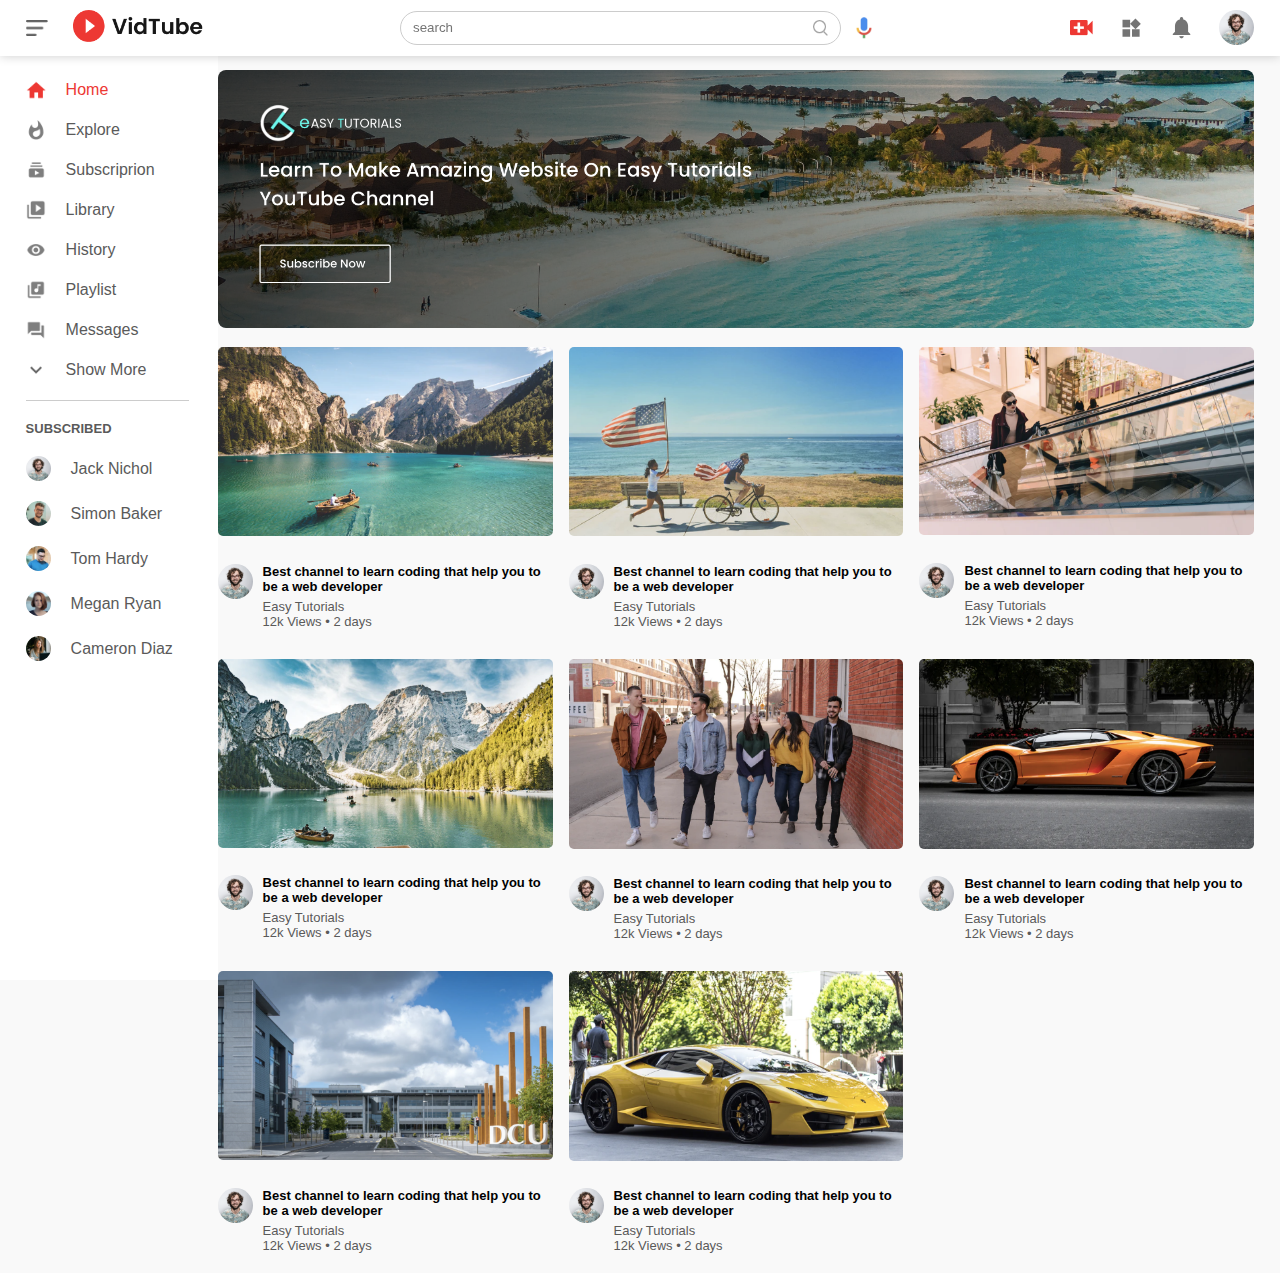
==== index.html @ 7280be1f "Add files via upload" ====
<!DOCTYPE html>
<html lang="en">
<head>
    <meta charset="UTF-8">
    <meta http-equiv="X-UA-Compatible" content="IE=edge">
    <meta name="viewport" content="width=device-width, initial-scale=1.0">
    <title>YouTube - Clone - Mishan Goti</title>
    <link rel="stylesheet" href="css/style.css">
</head>
<body>
    <!-- nav start -->
    <nav class="flex-div">
        <div class="nav-left flex-div">
            <img src="images/menu.png" class="menu-icon" alt="">
            <a href="index.html"><img src="images/logo.png" class="logo" alt=""></a> 
        </div>
        <div class="nav-middle flex-div">
            <div class="search-box flex-div">
                <input type="text" placeholder="search">
                <img src="images/search.png" alt="">
            </div>
            <img src="images/voice-search.png" class="mic-icon" alt="">
        </div>
        <div class="nav-right flex-div">
            <img src="images/upload.png" alt="">
            <img src="images/more.png" alt="">
            <img src="images/notification.png" alt="">
            <img class="user-icon" src="images/Jack.png" alt="">
        </div>
    </nav>
    <!-- nav end -->
    <!-- side bar start -->
    <div class="sidebar">
        <div class="shortcut-links">
            <a href=""><img src="images/home.png" alt=""><p>Home</p></a>
            <a href=""><img src="images/explore.png" alt=""><p>Explore</p></a>
            <a href=""><img src="images/subscriprion.png" alt=""><p>Subscriprion</p></a>
            <a href=""><img src="images/library.png" alt=""><p>Library</p></a>
            <a href=""><img src="images/history.png" alt=""><p>History</p></a>
            <a href=""><img src="images/playlist.png" alt=""><p>Playlist</p></a>
            <a href=""><img src="images/messages.png" alt=""><p>Messages</p></a>
            <a href=""><img src="images/show-more.png" alt=""><p>Show More</p></a>
            <hr>
        </div>
        <div class="subscribed-list">
            <h3>SUBSCRIBED</h3>
            <a href=""><img src="images/Jack.png" alt=""><p>Jack Nichol</p></a>
            <a href=""><img src="images/simon.png" alt=""><p>Simon Baker</p></a>
            <a href=""><img src="images/tom.png" alt=""><p>Tom Hardy</p></a>
            <a href=""><img src="images/megan.png" alt=""><p>Megan Ryan</p></a>
            <a href=""><img src="images/cameron.png" alt=""><p>Cameron Diaz</p></a>
        </div>
    </div>
    <div class="mobile-sidebar">
        
    </div>
    <!-- side bar end -->
    <!-- main start -->
    <div class="container">
        <div class="banner">
            <img src="images/banner.png" alt="">
        </div>
        <div class="list-container">
            <div class="vid-list">
                <a href="play-video.html"><img src="images/thumbnail1.png" class="thumbnail" alt=""></a>
                <div class="flex-div">
                    <img src="images/Jack.png" alt="">
                    <div class="vid-info">
                        <a href="play-video.html">Best channel to learn coding that help you to be a web developer</a>
                        <p>Easy Tutorials</p>
                        <p>12k Views &bull; 2 days</p>
                    </div>
                </div>
            </div>
            <div class="vid-list">
                <a href="play-video.html"><img src="images/thumbnail2.png" class="thumbnail" alt=""></a>
                <div class="flex-div">
                    <img src="images/Jack.png" alt="">
                    <div class="vid-info">
                        <a href="play-video.html">Best channel to learn coding that help you to be a web developer</a>
                        <p>Easy Tutorials</p>
                        <p>12k Views &bull; 2 days</p>
                    </div>
                </div>
            </div>
            <div class="vid-list">
                <a href="play-video.html"><img src="images/thumbnail3.png" class="thumbnail" alt=""></a>
                <div class="flex-div">
                    <img src="images/Jack.png" alt="">
                    <div class="vid-info">
                        <a href="play-video.html">Best channel to learn coding that help you to be a web developer</a>
                        <p>Easy Tutorials</p>
                        <p>12k Views &bull; 2 days</p>
                    </div>
                </div>
            </div>
            <div class="vid-list">
                <a href="play-video.html"><img src="images/thumbnail4.png" class="thumbnail" alt=""></a>
                <div class="flex-div">
                    <img src="images/Jack.png" alt="">
                    <div class="vid-info">
                        <a href="play-video.html">Best channel to learn coding that help you to be a web developer</a>
                        <p>Easy Tutorials</p>
                        <p>12k Views &bull; 2 days</p>
                    </div>
                </div>
            </div>
            <div class="vid-list">
                <a href="play-video.html"><img src="images/thumbnail5.png" class="thumbnail" alt=""></a>
                <div class="flex-div">
                    <img src="images/Jack.png" alt="">
                    <div class="vid-info">
                        <a href="play-video.html">Best channel to learn coding that help you to be a web developer</a>
                        <p>Easy Tutorials</p>
                        <p>12k Views &bull; 2 days</p>
                    </div>
                </div>
            </div>
            <div class="vid-list">
                <a href="play-video.html"><img src="images/thumbnail6.png" class="thumbnail" alt=""></a>
                <div class="flex-div">
                    <img src="images/Jack.png" alt="">
                    <div class="vid-info">
                        <a href="play-video.html">Best channel to learn coding that help you to be a web developer</a>
                        <p>Easy Tutorials</p>
                        <p>12k Views &bull; 2 days</p>
                    </div>
                </div>
            </div>
            <div class="vid-list">
                <a href="play-video.html"><img src="images/thumbnail7.png" class="thumbnail" alt=""></a>
                <div class="flex-div">
                    <img src="images/Jack.png" alt="">
                    <div class="vid-info">
                        <a href="play-video.html">Best channel to learn coding that help you to be a web developer</a>
                        <p>Easy Tutorials</p>
                        <p>12k Views &bull; 2 days</p>
                    </div>
                </div>
            </div>
            <div class="vid-list">
                <a href="play-video.html"><img src="images/thumbnail8.png" class="thumbnail" alt=""></a>
                <div class="flex-div">
                    <img src="images/Jack.png" alt="">
                    <div class="vid-info">
                        <a href="play-video.html">Best channel to learn coding that help you to be a web developer</a>
                        <p>Easy Tutorials</p>
                        <p>12k Views &bull; 2 days</p>
                    </div>
                </div>
            </div>
        </div>
    </div>
    <!-- main end -->
    <script src="js/script.js"></script>
</body>
</html>
---- css/style.css ----
* {
    margin: 0;
    padding: 0;
    /* font-family: 'poppins', sans-serif; */
    font-family: Roboto, Arial, sans-serif;
    box-shadow: border-box;
}
a{
    text-decoration: none;
    color: #5a5a5a;
}
img{
    cursor: pointer;
}
.flex-div{
    display: flex;
    align-items: center;
}
/* nav start */
nav{
    padding: 10px 2%;
    justify-content: space-between;
    box-shadow: 0 0 10px rgba(0, 0, 0, 0.2);
    background-color: #fff;
    /* position: sticky; */
    position: fixed;
    width: 96%;
    top: 10;
    z-index: 10;
}
.nav-right img{
    width: 25px;
    margin-right: 25px;
}
.nav-right .user-icon {
    width: 35px;
    border-radius: 50%;
    margin-right: 0;
}
.nav-left .menu-icon{
    width: 22px;
    margin-right: 25px;
}
.nav-left .logo{
    width: 130px;
}
.nav-middle .mic-icon{
    width: 16px;
}
.nav-middle .search-box{
    border: 1px solid #ccc;
    margin-right: 15px;
    padding: 8px 12px;
    border-radius: 25px;
}
.nav-middle .search-box input{
    width: 400px;
    border: 0;
    outline: 0;
    background: transparent;
}
.nav-middle .search-box img{
    width: 15px;
}
/* nav end */
/* sidebar start */
.sidebar{
    background: #fff;
    width: 15%;
    height: 100vh;
    position: fixed;
    top: 0;
    padding-left: 2%;
    padding-top: 80px;
}
.shortcut-links a img{
    width: 20px;
    margin-right: 20px;
}
.shortcut-links a {
    display: flex;
    align-items: center;
    margin-bottom: 20px;
    width: fit-content;
    flex-wrap: wrap;
}
.shortcut-links a:first-child{
    color: #ed3833
}
.sidebar hr{
    border: 0;
    height: 1px;
    background: #ccc;
    width: 85%;
}
.subscribed-list h3{
    font-size: 13px;
    margin: 20px 0;
    color: #5a5a5a;
}
.subscribed-list a{
    display: flex;
    align-items: center;
    margin-bottom: 20px;
    width: fit-content;
    flex-wrap: wrap;
}
.subscribed-list a img{
    width: 25px;
    border-radius: 50%;
    margin-right: 20px;
}
.small-sidebar {
    width: 4%;
}
.small-sidebar a p{
    display: none;
}
.small-sidebar h3{
    display: none;
}
.small-sidebar hr{
    width: 40%;
    margin-bottom: 25px;
}
.mobile-sidebar{

}
/* sidebar end */
/* main start */
.container{
    background: #f9f9f9;
    padding-left: 17%;
    padding-right: 2%;
    padding-top: 70px;
    padding-bottom: 20px;
}
.large-container{
    padding-left: 6%;
}
.banner{
    width: 100%;
}
.banner img{
    width: 100%;
    border-radius: 8px;
}
.list-container{
    display: grid;
    grid-template-columns: repeat(auto-fit, minmax(250px, 1fr));
    grid-column-gap: 16px;
    grid-row-gap: 30px;
    margin-top: 15px;
}
.vid-list .thumbnail{
    width: 100%;
    border-radius: 5px;
}
.vid-list .flex-div{
    align-items: flex-start;
    margin-top: 7%;
}
.vid-list .flex-div img{
    width: 35px;
    margin-right: 10px;
    border-radius: 150%;
}
.vid-info{
    color: #5a5a5a;
    font-size: 13px;
}
.vid-info a{
    color: #000;
    font-weight: 600;
    display: block;
    margin-bottom: 5px;
}
@media (max-width: 900px){
    .menu-icon{
        /* display: none; */
    }
    .sidebar{
        display: none;
    }
    .container, .large-container{
        padding-left: 5%;
        padding-right: 5%;
    }
    .nav-right img{
        display: none;
    }
    .nav-right .user-icon{
        display: block;
        width: 30px;
    }
    .nav-middle .search-box input{
        width: 100px;
    }
    .nav-middle .mic-icon{
        display: none;
    }
    .logo{
        width: 90px;
    }
}
/* play video page */
.play-container{
    padding-left: 2%;
}
.row{
    display: flex;
    justify-content: space-between;
    flex-wrap: wrap;
}
.play-video{
    flex-basis: 69%;
}
.right-sidebar{
    flex-basis: 30%;
}
.play-video video{
    width: 100%;
}
.side-video-list{
    display: flex;
    justify-content: space-between;
    margin-bottom: 8px;
}
.side-video-list img{
    width: 100%;
}
.side-video-list .small-thumbnail{
    flex-basis: 49%;
}
.side-video-list .vid-info{
    flex-basis: 49%;
}
.play-video .tags a{
    color: #0000ff;
    font-size: 13px;
}
.play-video h3{
    font-weight: 600;
    font-size: 22px;
}
.play-video .play-video-info{
    display: flex;
    align-items: center;
    justify-content: space-between;
    flex-wrap: wrap;
    margin-top: 10px;
    font-size: 14px;
    color: #5a5a5a;
} 
.play-video .play-video-info a img{
    width: 20px;
    margin-right: 8px;
}
.play-video .play-video-info a{
    display: inline-flex;
    align-items: center;
    margin-left: 15px;
}
.play-video hr{
    border: 0;
    height: 1px;
    background: #ccc;
    margin: 10px 0;
}
.publisher{
    display: flex;
    align-items: center;
    margin-top: 20px;
}
.publisher div{
    flex: 1;   
    line-height: 18px; 
}
.publisher img{
    width: 40px;
    border-radius: 50%;
    margin-right: 15px;
}
.publisher div p{
    color: #000;
    font-weight: 600;
    font-size: 18px;
}
.publisher div span{
    font-size: 13px;
    color: #5a5a5a;
}
.publisher button{
    background: red;
    color: #fff;
    padding: 8px 30px;
    border: 0;
    outline: 0;
    border-radius: 4%;
    cursor: pointer;
}
.vid-description{
    padding-left: 55px;
    margin: 15px 0;
}
.vid-description p{
    font-size: 14px;
    margin-bottom: 5px;
    color: #5a5a5a;
}
.vid-description h4{
    font-size: 14px;
    color: #5a5a5a;
    margin-top: 15px;
}
.add-comment{
    display: flex;
    align-items: center;
    margin: 30px 0;
}
.add-comment img{
    width: 35px;
    border-radius: 50%;
    margin-right: 15px;
}
.add-comment input{
    border: 0;
    outline: 0;
    border-bottom: 1px solid #ccc;
    width: 100%;
    padding-top: 10px;
    background: transparent;
}
.old-comment{
    display: flex;
    align-items: center;
    margin: 20px 0;
}
.old-comment img{
    width: 35px;
    border-radius: 50%;
    margin-right: 15px;
}
.old-comment h3{
    font-size: 14px;
    margin-bottom: 2px;
}
.old-comment h3 span{
    font-size: 12px;
    color: #5a5a5a;
    font-weight: 500;
    margin-left: 8px;
}
.old-comment .comment-action{
    display: flex;
    align-items: center;
    margin: 14px;
    font-size: 14px;
}
.old-comment .comment-action img{
    border-radius: 0;
    width: 20px;
    margin-right: 5px; 
}
.old-comment .comment-action span{
    margin-right: 20px;
    color: #5a5a5a;
}
.old-comment .comment-action a{
    color: #0000ff;
}

@media (max-width: 900px){
    .play-video{
        flex-basis: 100%;
    }
    .right-sidebar{
        flex-basis: 100%;
    }
    .play-container{
        padding-left: 5%;
    }
    .vid-description{
        padding-left: 0;
    }
    .play-video .play-video-info a{
        margin-left: 0;
        margin-right: 15px;
        margin-top: 15px;
    }
}
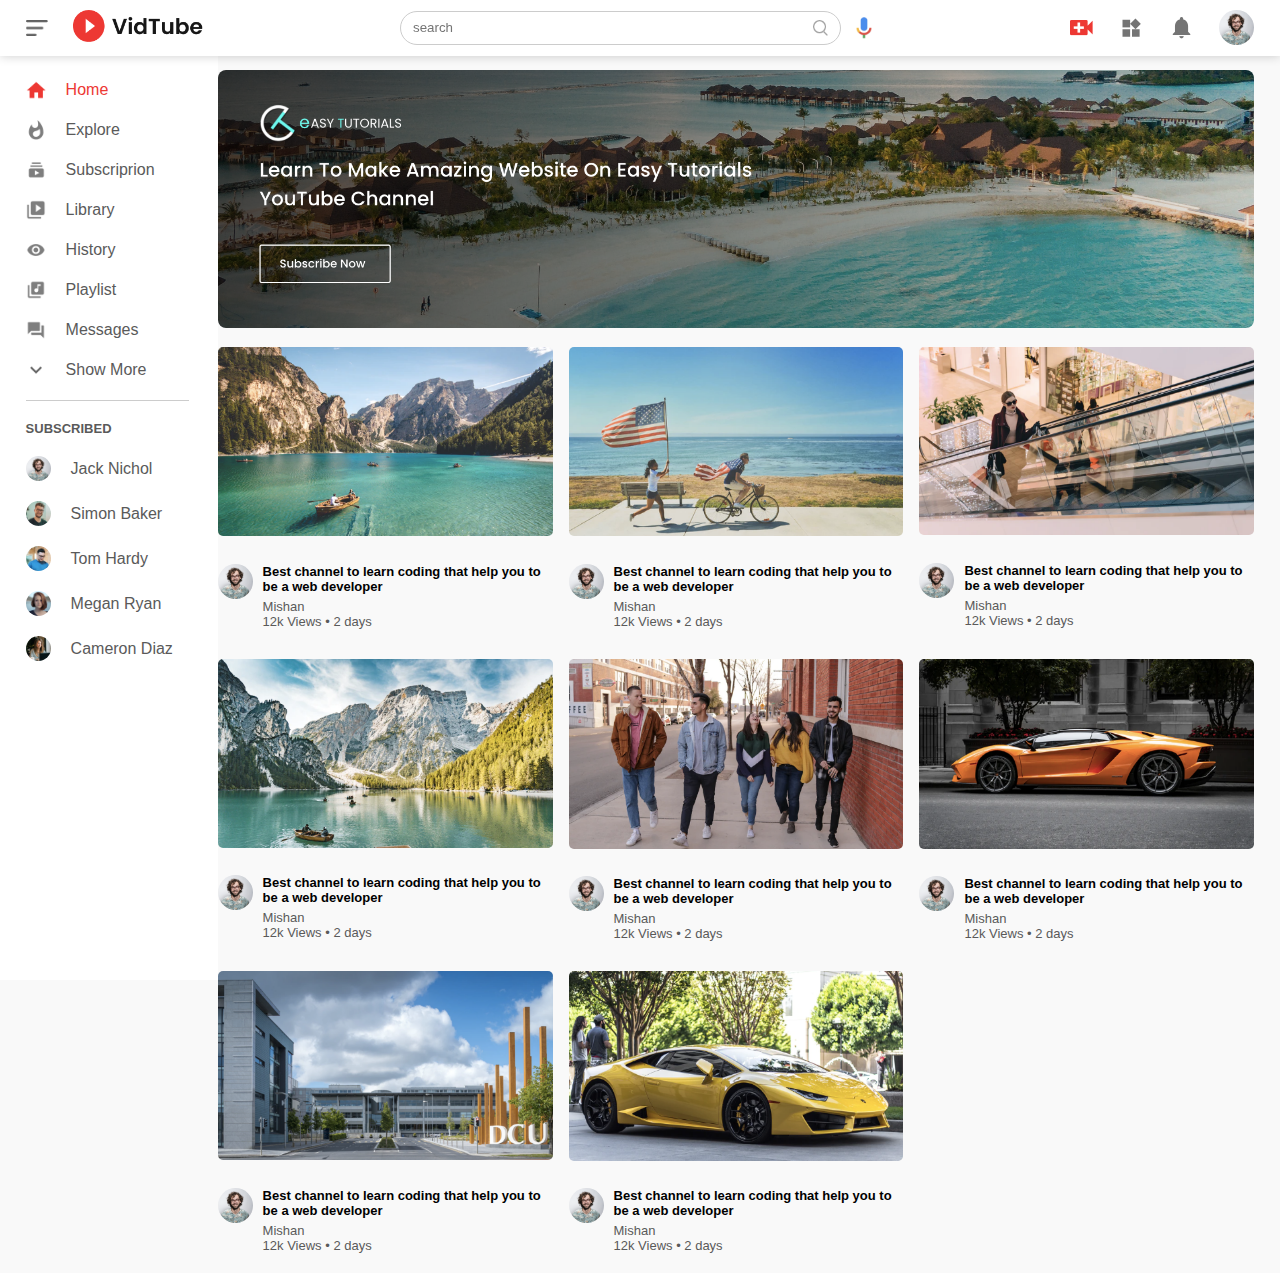
==== commit ceba6854: "Update index.html" ====
--- a/index.html
+++ b/index.html
@@ -67,7 +67,7 @@
                     <img src="images/Jack.png" alt="">
                     <div class="vid-info">
                         <a href="play-video.html">Best channel to learn coding that help you to be a web developer</a>
-                        <p>Easy Tutorials</p>
+                        <p>Mishan</p>
                         <p>12k Views &bull; 2 days</p>
                     </div>
                 </div>
@@ -78,7 +78,7 @@
                     <img src="images/Jack.png" alt="">
                     <div class="vid-info">
                         <a href="play-video.html">Best channel to learn coding that help you to be a web developer</a>
-                        <p>Easy Tutorials</p>
+                        <p>Mishan</p>
                         <p>12k Views &bull; 2 days</p>
                     </div>
                 </div>
@@ -89,7 +89,7 @@
                     <img src="images/Jack.png" alt="">
                     <div class="vid-info">
                         <a href="play-video.html">Best channel to learn coding that help you to be a web developer</a>
-                        <p>Easy Tutorials</p>
+                        <p>Mishan</p>
                         <p>12k Views &bull; 2 days</p>
                     </div>
                 </div>
@@ -100,7 +100,7 @@
                     <img src="images/Jack.png" alt="">
                     <div class="vid-info">
                         <a href="play-video.html">Best channel to learn coding that help you to be a web developer</a>
-                        <p>Easy Tutorials</p>
+                        <p>Mishan</p>
                         <p>12k Views &bull; 2 days</p>
                     </div>
                 </div>
@@ -111,7 +111,7 @@
                     <img src="images/Jack.png" alt="">
                     <div class="vid-info">
                         <a href="play-video.html">Best channel to learn coding that help you to be a web developer</a>
-                        <p>Easy Tutorials</p>
+                        <p>Mishan</p>
                         <p>12k Views &bull; 2 days</p>
                     </div>
                 </div>
@@ -122,7 +122,7 @@
                     <img src="images/Jack.png" alt="">
                     <div class="vid-info">
                         <a href="play-video.html">Best channel to learn coding that help you to be a web developer</a>
-                        <p>Easy Tutorials</p>
+                        <p>Mishan</p>
                         <p>12k Views &bull; 2 days</p>
                     </div>
                 </div>
@@ -133,7 +133,7 @@
                     <img src="images/Jack.png" alt="">
                     <div class="vid-info">
                         <a href="play-video.html">Best channel to learn coding that help you to be a web developer</a>
-                        <p>Easy Tutorials</p>
+                        <p>Mishan</p>
                         <p>12k Views &bull; 2 days</p>
                     </div>
                 </div>
@@ -144,7 +144,7 @@
                     <img src="images/Jack.png" alt="">
                     <div class="vid-info">
                         <a href="play-video.html">Best channel to learn coding that help you to be a web developer</a>
-                        <p>Easy Tutorials</p>
+                        <p>Mishan</p>
                         <p>12k Views &bull; 2 days</p>
                     </div>
                 </div>
@@ -154,4 +154,4 @@
     <!-- main end -->
     <script src="js/script.js"></script>
 </body>
-</html>+</html>
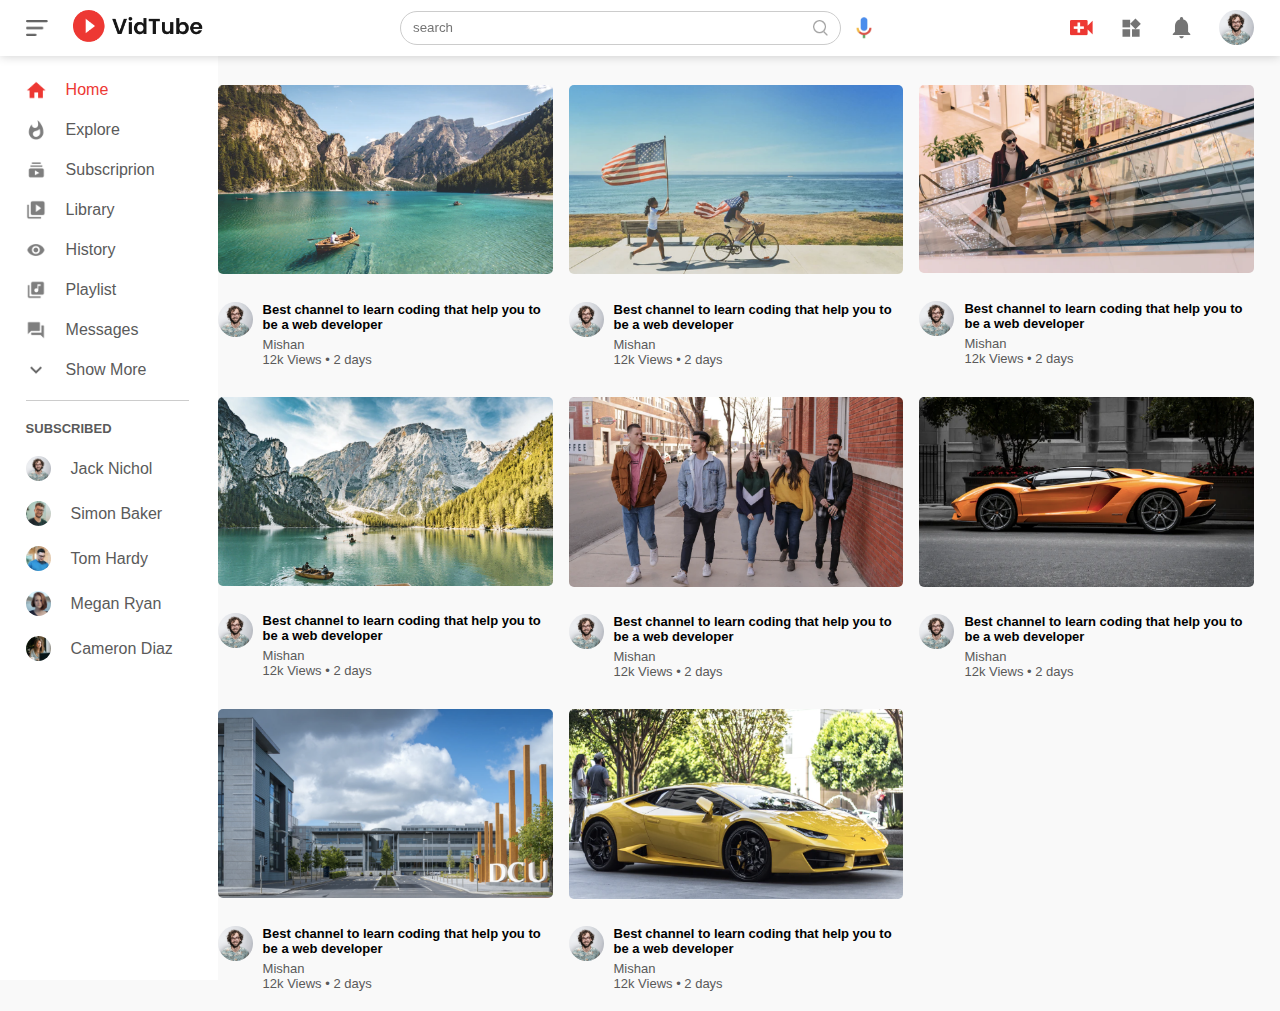
==== commit 471dddc2: "Update index.html" ====
--- a/index.html
+++ b/index.html
@@ -57,9 +57,6 @@
     <!-- side bar end -->
     <!-- main start -->
     <div class="container">
-        <div class="banner">
-            <img src="images/banner.png" alt="">
-        </div>
         <div class="list-container">
             <div class="vid-list">
                 <a href="play-video.html"><img src="images/thumbnail1.png" class="thumbnail" alt=""></a>
